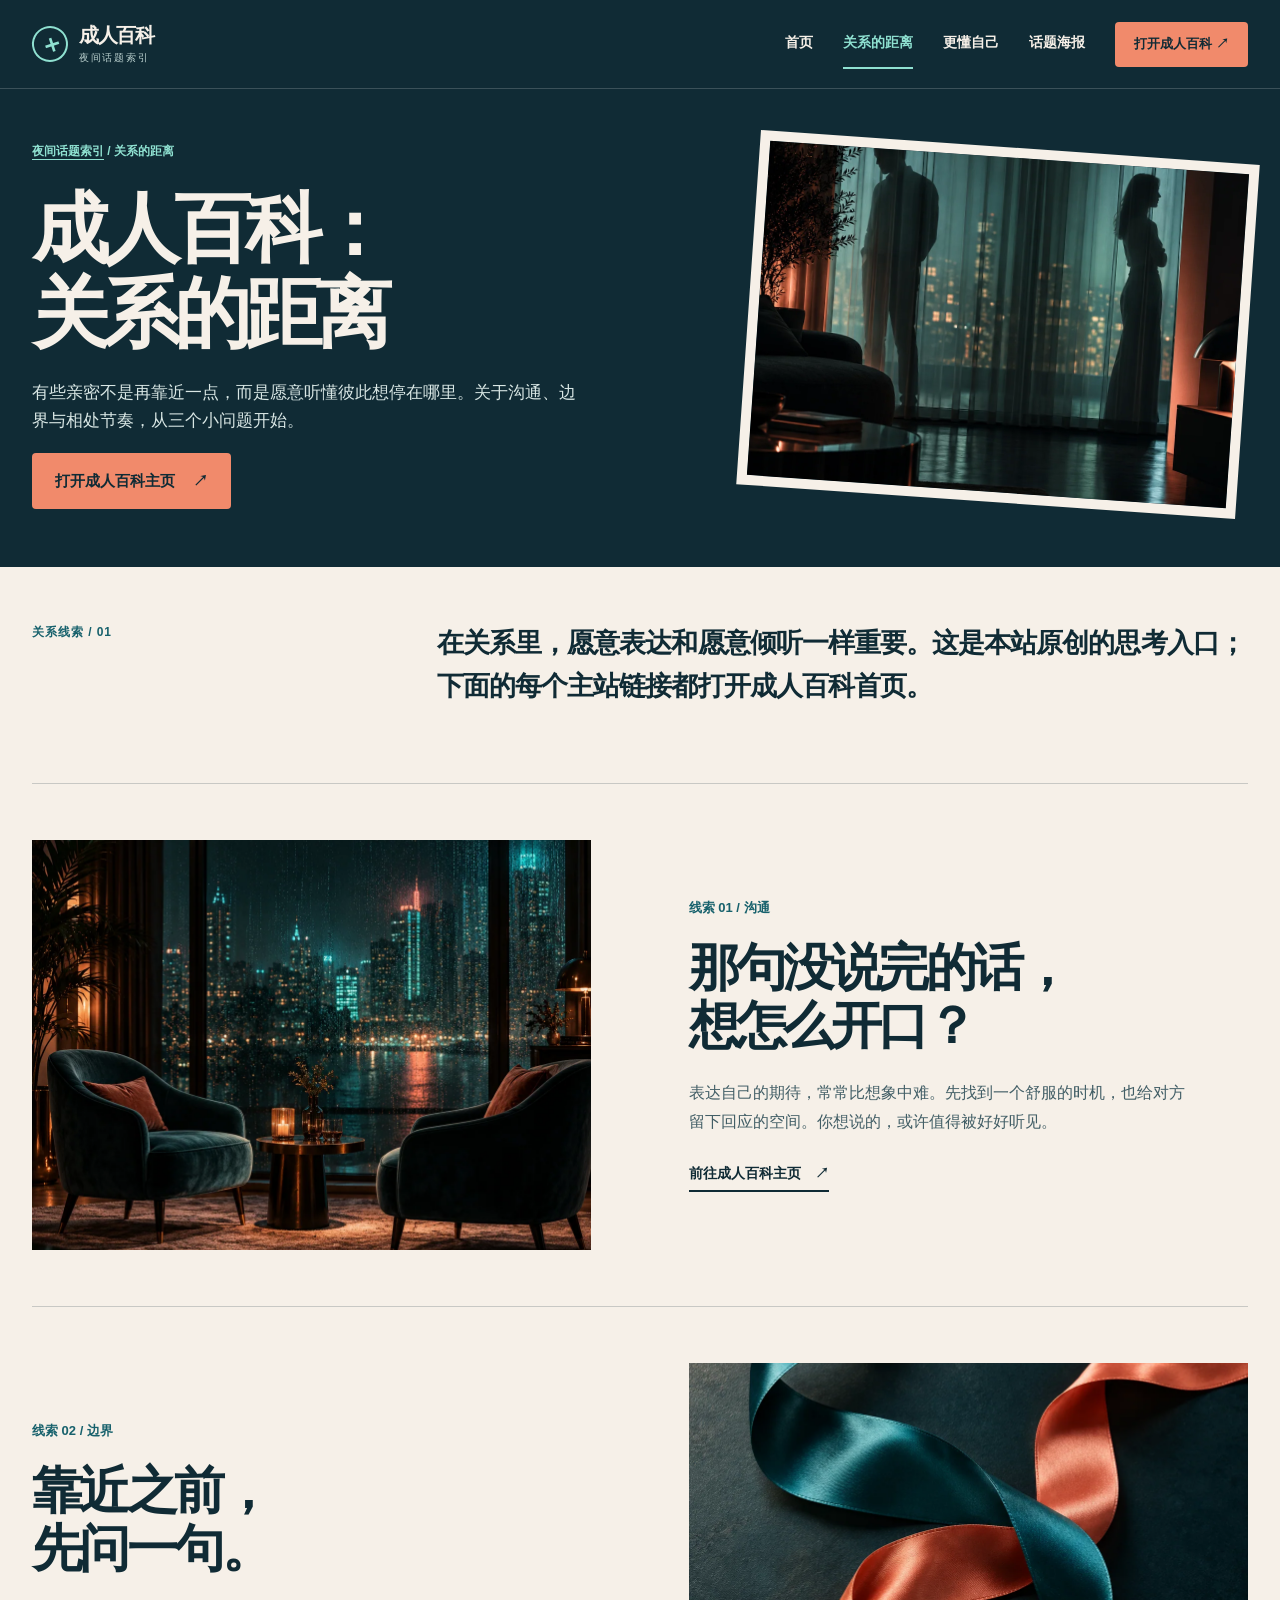
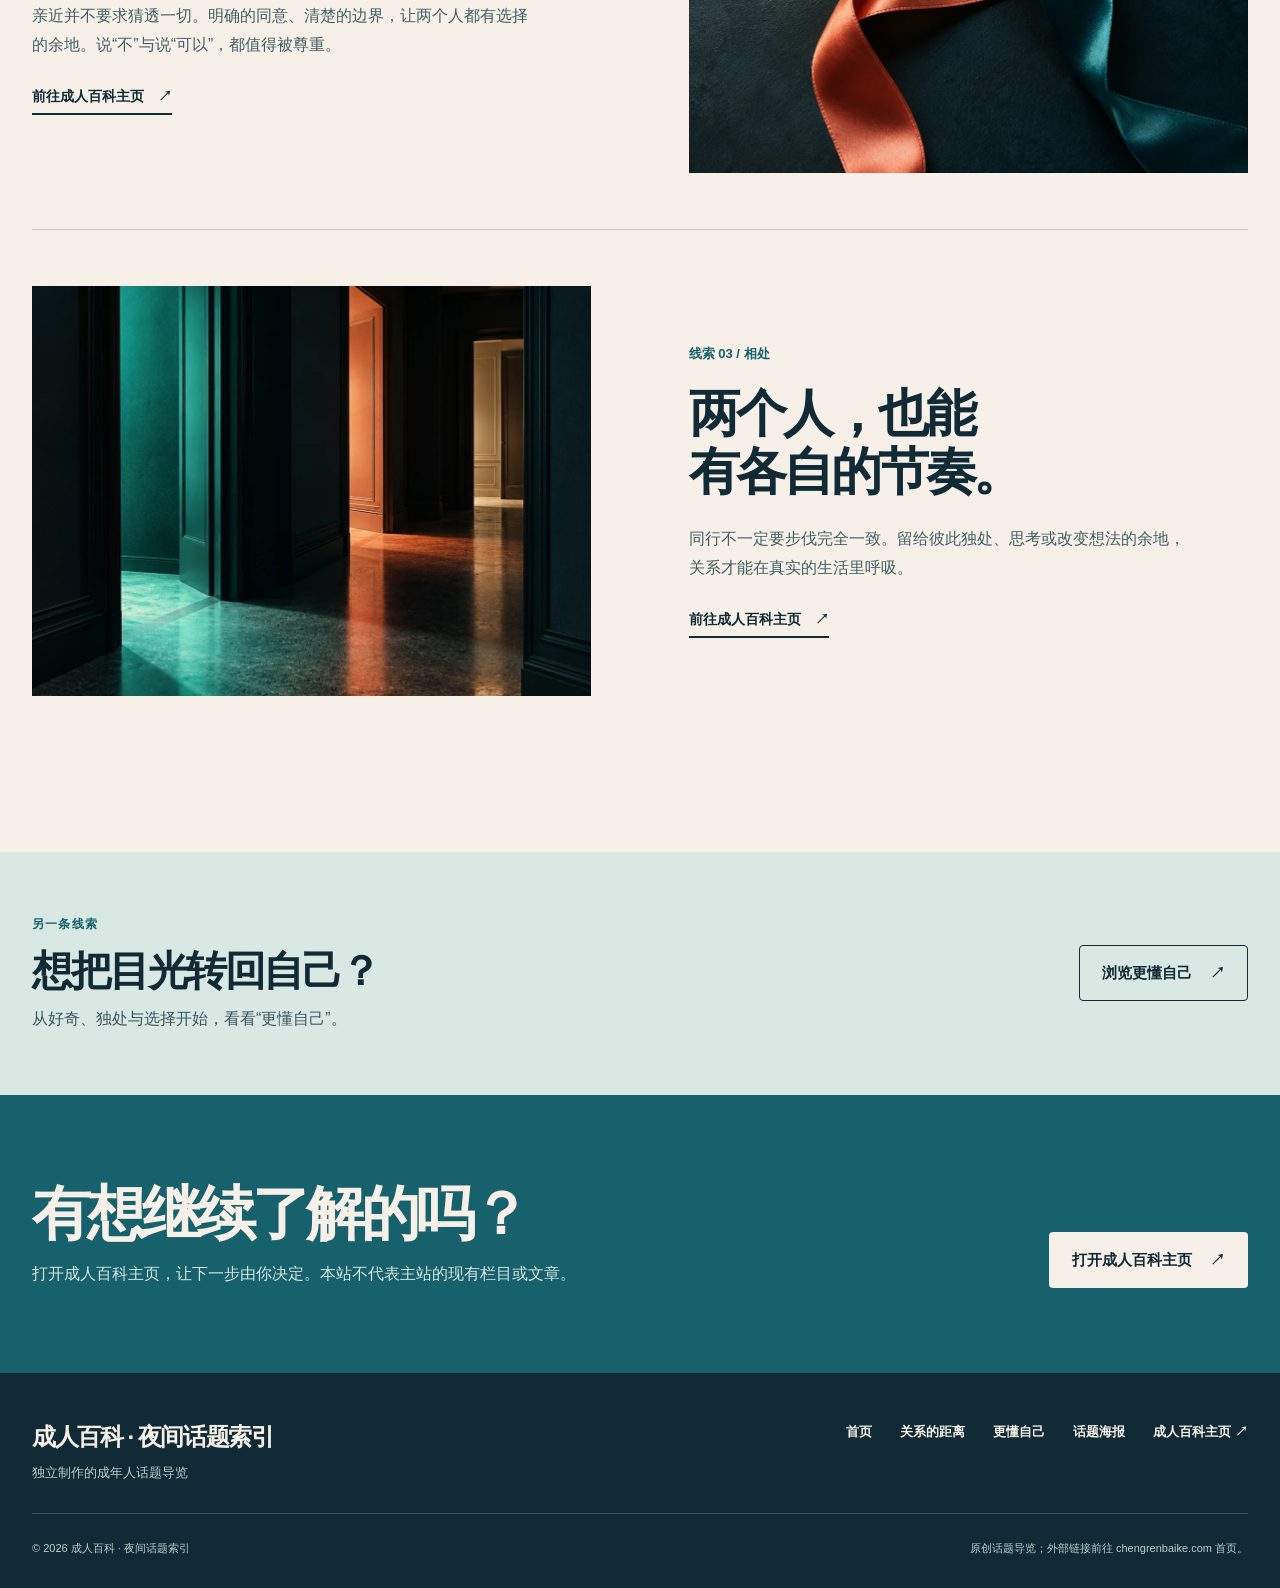
==== relationship.html @ a817560f "Publish night-index static site" ====
<!doctype html>
<html lang="zh-CN">
<head>
  <meta charset="utf-8">
  <meta name="viewport" content="width=device-width, initial-scale=1">
  <meta name="theme-color" content="#102b35">
  <meta name="description" content="成人百科关系话题导览：从亲密沟通、关系边界到彼此的节奏，看原创海报与问题引子，前往成人百科主页继续探索。">
  <meta name="keywords" content="成人百科,成人百科入口,亲密沟通,关系边界,成人关系话题">
  <meta property="og:type" content="website">
  <meta property="og:title" content="成人百科 · 关系的距离｜夜间话题索引">
  <meta property="og:description" content="关于靠近、开口与边界的一条原创阅读线索。">
  <title>成人百科 · 关系的距离｜亲密沟通与边界的夜间话题</title>
  <link rel="icon" type="image/svg+xml" href="assets/favicon.svg">
  <link rel="stylesheet" href="assets/site.css">
</head>
<body>
  <a class="skip-link" href="#main">跳到主要内容</a>
  <header class="site-header"><div class="shell header-inner">
    <a class="brand" href="index.html" aria-label="成人百科夜间话题索引首页"><span class="brand-symbol" aria-hidden="true">＋</span><span>成人百科<small>夜间话题索引</small></span></a>
    <nav class="main-nav" aria-label="主导航"><a href="index.html">首页</a><a aria-current="page" href="relationship.html">关系的距离</a><a href="self.html">更懂自己</a><a href="index.html#poster-index">话题海报</a></nav>
    <a class="header-cta" href="https://chengrenbaike.com/" target="_blank" rel="noopener noreferrer">打开成人百科 ↗</a>
    <details class="mobile-nav"><summary aria-label="打开站点导航">☰</summary><nav aria-label="手机导航"><a href="index.html">首页</a><a aria-current="page" href="relationship.html">关系的距离</a><a href="self.html">更懂自己</a><a href="index.html#poster-index">话题海报</a><a href="https://chengrenbaike.com/" target="_blank" rel="noopener noreferrer">打开成人百科 ↗</a></nav></details>
  </div></header>
  <main id="main">
    <section class="page-hero" aria-labelledby="page-title"><div class="shell page-hero-inner"><div><p class="crumbs"><a href="index.html">夜间话题索引</a> / 关系的距离</p><h1 id="page-title">成人百科：<br>关系的距离</h1><p>有些亲密不是再靠近一点，而是愿意听懂彼此想停在哪里。关于沟通、边界与相处节奏，从三个小问题开始。</p><a class="button button-coral" href="https://chengrenbaike.com/" target="_blank" rel="noopener noreferrer">打开成人百科主页 <span aria-hidden="true">↗</span></a></div><div class="page-hero-img"><img src="assets/posters/p02.webp" alt="两名成年人的剪影隔着半透明帘幕" width="1024" height="1536"></div></div></section>
    <div class="shell intro-line"><strong>关系线索 / 01</strong><p>在关系里，愿意表达和愿意倾听一样重要。这是本站原创的思考入口；下面的每个主站链接都打开成人百科首页。</p></div>
    <section class="shell chapter-list" aria-label="关系话题导览">
      <article class="chapter"><div class="chapter-image"><img src="assets/posters/p01.webp" alt="两把椅子面对面摆放在夜色里" loading="lazy" width="1024" height="1536"></div><div class="chapter-copy"><div class="chapter-number">线索 01 / 沟通</div><h2>那句没说完的话，<br>想怎么开口？</h2><p>表达自己的期待，常常比想象中难。先找到一个舒服的时机，也给对方留下回应的空间。你想说的，或许值得被好好听见。</p><a class="text-link" href="https://chengrenbaike.com/" target="_blank" rel="noopener noreferrer">前往成人百科主页 <span aria-hidden="true">↗</span></a></div></article>
      <article class="chapter"><div class="chapter-image"><img src="assets/posters/p04.webp" alt="两条彩色丝带在深色背景中交织" loading="lazy" width="1024" height="1536"></div><div class="chapter-copy"><div class="chapter-number">线索 02 / 边界</div><h2>靠近之前，<br>先问一句。</h2><p>亲近并不要求猜透一切。明确的同意、清楚的边界，让两个人都有选择的余地。说“不”与说“可以”，都值得被尊重。</p><a class="text-link" href="https://chengrenbaike.com/" target="_blank" rel="noopener noreferrer">前往成人百科主页 <span aria-hidden="true">↗</span></a></div></article>
      <article class="chapter"><div class="chapter-image"><img src="assets/posters/p06.webp" alt="安静的夜间走廊里有几扇透出暖光的门" loading="lazy" width="1024" height="1536"></div><div class="chapter-copy"><div class="chapter-number">线索 03 / 相处</div><h2>两个人，也能<br>有各自的节奏。</h2><p>同行不一定要步伐完全一致。留给彼此独处、思考或改变想法的余地，关系才能在真实的生活里呼吸。</p><a class="text-link" href="https://chengrenbaike.com/" target="_blank" rel="noopener noreferrer">前往成人百科主页 <span aria-hidden="true">↗</span></a></div></article>
    </section>
    <section class="related"><div class="shell related-inner"><div><span class="kicker">另一条线索</span><h2>想把目光转回自己？</h2><p>从好奇、独处与选择开始，看看“更懂自己”。</p></div><a class="button button-outline" href="self.html">浏览更懂自己 <span aria-hidden="true">↗</span></a></div></section>
    <section class="closing" aria-labelledby="closing-title"><div class="shell closing-inner"><div><h2 id="closing-title">有想继续了解的吗？</h2><p>打开成人百科主页，让下一步由你决定。本站不代表主站的现有栏目或文章。</p></div><a class="button button-light" href="https://chengrenbaike.com/" target="_blank" rel="noopener noreferrer">打开成人百科主页 <span aria-hidden="true">↗</span></a></div></section>
  </main>
  <footer class="site-footer"><div class="shell"><div class="footer-top"><div><a class="footer-title" href="index.html">成人百科 · 夜间话题索引</a><p>独立制作的成年人话题导览</p></div><nav class="footer-nav" aria-label="页脚导航"><a href="index.html">首页</a><a href="relationship.html">关系的距离</a><a href="self.html">更懂自己</a><a href="index.html#poster-index">话题海报</a><a href="https://chengrenbaike.com/" target="_blank" rel="noopener noreferrer">成人百科主页 ↗</a></nav></div><div class="footer-bottom"><span>© 2026 成人百科 · 夜间话题索引</span><span>原创话题导览；外部链接前往 chengrenbaike.com 首页。</span></div></div></footer>
  <div class="mobile-cta"><span>下一页，继续好奇。</span><a href="https://chengrenbaike.com/" target="_blank" rel="noopener noreferrer">打开成人百科 ↗</a></div>
</body>
</html>
---- assets/site.css ----
:root{--ink:#102b35;--bay:#17616c;--mint:#8fe1d1;--coral:#f18a6b;--paper:#f6f0e8;--mist:#b9cfcd;--line:rgba(16,43,53,.2);--max:1240px}
*{box-sizing:border-box}
html{scroll-behavior:smooth}
body{margin:0;background:var(--paper);color:var(--ink);font-family:"PingFang SC","Microsoft YaHei","Noto Sans CJK SC",sans-serif;font-size:16px;line-height:1.68}
img{max-width:100%;display:block}
a{color:inherit;text-decoration:none}
button,summary{font:inherit}
a:focus-visible,summary:focus-visible{outline:3px solid var(--coral);outline-offset:4px}
::selection{background:var(--mint);color:var(--ink)}
.skip-link{position:absolute;top:-100px;left:10px;z-index:30;padding:8px 14px;background:var(--paper);color:var(--ink)}
.skip-link:focus{top:10px}
.shell{width:min(calc(100% - 64px),var(--max));margin-inline:auto}
.site-header{position:relative;z-index:20;background:var(--ink);color:var(--paper);border-bottom:1px solid rgba(255,255,255,.18)}
.header-inner{display:flex;align-items:center;min-height:88px;gap:30px}
.brand{display:inline-flex;align-items:center;gap:11px;min-width:max-content;font-weight:800;font-size:20px;line-height:1.15;letter-spacing:-.07em}
.brand-symbol{display:grid;place-items:center;width:36px;height:36px;border:2px solid var(--mint);border-radius:50%;color:var(--mint);font-size:25px;line-height:1;transform:rotate(-18deg)}
.brand small{display:block;color:var(--mist);font-size:10px;font-weight:500;letter-spacing:.17em;margin-top:5px}
.main-nav{display:flex;align-items:center;gap:30px;margin-left:auto;font-size:14px;font-weight:700}
.main-nav a{padding:12px 0;border-bottom:2px solid transparent;white-space:nowrap}
.main-nav a:hover,.main-nav a[aria-current="page"]{color:var(--mint);border-color:var(--mint)}
.header-cta{display:inline-flex;align-items:center;justify-content:center;padding:10px 19px;background:var(--coral);color:var(--ink);border-radius:4px;font-size:13px;font-weight:900;white-space:nowrap;min-height:45px}
.header-cta:hover,.button-coral:hover{background:#ffc0a8}
.mobile-nav{display:none}
.hero{background:var(--ink);color:var(--paper);overflow:hidden}
.hero-grid{display:grid;grid-template-columns:1.08fr .92fr;gap:30px;min-height:640px;align-items:center;padding-top:58px;padding-bottom:74px}
.hero-copy{position:relative;z-index:2;padding-bottom:20px}
.hero-line{display:flex;align-items:center;gap:18px;color:var(--mint);font-size:13px;font-weight:700;letter-spacing:.06em;margin:0 0 26px}
.hero-line:before{content:"";width:45px;height:2px;background:var(--mint)}
h1,h2,h3,p{margin-top:0}
.hero h1{font-size:clamp(3.9rem,7vw,7rem);line-height:1.08;letter-spacing:-.095em;font-weight:900;margin:0 0 30px;max-width:8.7em}
.hero h1 .line{display:block;white-space:nowrap}
.hero h1 .line-outline{color:transparent;-webkit-text-stroke:1.5px var(--mint);text-stroke:1.5px var(--mint)}
.hero-lede{max-width:560px;font-size:18px;line-height:1.75;color:#d9e6e3;margin-bottom:30px}
.hero-actions{display:flex;gap:18px;align-items:center;flex-wrap:wrap}
.button{display:inline-flex;align-items:center;justify-content:center;gap:18px;padding:15px 22px;border:1px solid transparent;min-height:56px;border-radius:4px;font-weight:900;font-size:15px;line-height:1.2;transition:background-color .2s ease,color .2s ease,border-color .2s ease}
.button-coral{background:var(--coral);color:var(--ink)}
.button-light{background:var(--paper);color:var(--ink)}
.button-light:hover{background:var(--mint)}
.button-outline{border-color:currentColor;background:transparent}
.button-outline:hover{background:var(--paper);color:var(--ink)}
.hero-note{font-size:12px;color:var(--mist);margin:21px 0 0}
.hero-pile{position:relative;height:560px;min-width:0}
.hero-pile:before{content:"";position:absolute;inset:15% 5% 11% 1%;border:1px solid rgba(143,225,209,.55);border-radius:50%;transform:rotate(-17deg)}
.hero-pile:after{content:"INDEX / 18+";position:absolute;right:-12px;top:4%;color:var(--mint);font-size:11px;letter-spacing:.36em;writing-mode:vertical-rl}
.hero-photo{position:absolute;overflow:hidden;background:var(--bay);border:8px solid var(--ink);box-shadow:0 16px 30px rgba(0,0,0,.2)}
.hero-photo img{height:100%;width:100%;object-fit:cover}
.hero-photo-a{width:44%;height:64%;left:4%;top:25%;transform:rotate(-7deg)}
.hero-photo-b{width:44%;height:74%;left:32%;top:3%;transform:rotate(7deg)}
.hero-photo-c{width:40%;height:56%;right:1%;bottom:0;transform:rotate(12deg)}
.hero-photo span{position:absolute;left:12px;bottom:12px;display:block;background:var(--paper);color:var(--ink);padding:4px 8px;font-size:12px;font-weight:800;line-height:1.3}
.index-bar{background:var(--mint);color:var(--ink)}
.index-bar-inner{display:grid;grid-template-columns:1fr repeat(3,1.2fr);min-height:112px}
.index-bar strong{display:flex;align-items:center;font-size:18px;line-height:1.35;padding:20px 15px 20px 0}
.index-bar a{display:flex;align-items:center;justify-content:space-between;gap:10px;padding:18px 24px;border-left:1px solid rgba(16,43,53,.25);font-size:14px;font-weight:800}
.index-bar a:hover{background:rgba(255,255,255,.3)}
.index-bar a span{font-size:22px;line-height:1}
.section{padding:98px 0}
.section-head{display:grid;grid-template-columns:1fr auto;gap:24px;align-items:end;margin-bottom:40px}
.kicker{display:block;color:var(--bay);font-size:12px;font-weight:900;letter-spacing:.1em;margin-bottom:13px}
.section-head h2,.route-intro h2,.closing h2{font-size:clamp(2.1rem,4.6vw,4.5rem);line-height:1.17;letter-spacing:-.07em;font-weight:900;margin-bottom:0}
.section-head p{max-width:440px;font-size:15px;margin:0 0 3px;color:#486069}
.route-grid{display:grid;grid-template-columns:1fr 1fr;gap:18px}
.route{position:relative;display:flex;min-height:370px;flex-direction:column;justify-content:space-between;padding:32px;overflow:hidden;background:var(--bay);color:var(--paper)}
.route:nth-child(2){background:#a8d4c9;color:var(--ink)}
.route:before{content:"";position:absolute;width:360px;height:360px;border:1px solid currentColor;border-radius:50%;opacity:.4;right:-130px;top:-130px}
.route:after{content:"";position:absolute;width:260px;height:260px;border:1px solid currentColor;border-radius:50%;opacity:.4;right:-85px;top:-80px}
.route>*{position:relative;z-index:1}
.route .route-top{display:flex;justify-content:space-between;gap:12px;align-items:center;font-size:12px;font-weight:800;letter-spacing:.04em}
.route h3{font-size:clamp(2.6rem,4vw,4.4rem);line-height:1.08;letter-spacing:-.08em;margin:0 0 14px}
.route p{max-width:390px;margin:0 0 20px;line-height:1.75}
.route-link{display:inline-flex;align-items:center;gap:20px;padding-bottom:5px;border-bottom:2px solid currentColor;font-weight:900;width:max-content}
.route:hover .route-link{gap:28px}
.poster-section{background:#e9e8df}
.poster-section .section-head{align-items:end}
.poster-grid{display:grid;grid-template-columns:repeat(12,minmax(0,1fr));gap:18px}
.poster{position:relative;grid-column:span 3;display:flex;flex-direction:column;min-width:0;min-height:430px;background:#244f59;color:var(--paper);overflow:hidden}
.poster.wide{grid-column:span 6}
.poster.tall{min-height:530px}
.poster img{position:absolute;inset:0;width:100%;height:100%;object-fit:cover;transition:transform .35s ease}
.poster:after{content:"";position:absolute;inset:0;background:linear-gradient(180deg,rgba(6,26,32,.04),rgba(6,26,32,.04) 30%,rgba(6,26,32,.88) 100%)}
.poster:hover img{transform:scale(1.035)}
.poster-top,.poster-bottom{position:relative;z-index:1}
.poster-top{display:flex;justify-content:space-between;gap:8px;padding:17px;font-size:12px;font-weight:800}
.poster-index{display:inline-grid;place-items:center;width:33px;height:33px;background:var(--paper);color:var(--ink);border-radius:50%;font-size:11px}
.poster-bottom{margin-top:auto;padding:35px 22px 23px}
.poster-bottom strong{display:block;font-size:clamp(1.55rem,2.2vw,2.25rem);line-height:1.23;letter-spacing:-.06em;margin-bottom:8px}
.poster-bottom small{display:block;font-size:13px;line-height:1.6;color:#e7eeee}
.poster-bottom em{display:block;margin-top:15px;font-style:normal;font-size:12px;font-weight:900;color:var(--mint)}
.poster-type{justify-content:space-between;color:var(--ink)}
.poster-type:after{display:none}
.poster-type .poster-bottom small{color:inherit}
.poster-type .poster-bottom em{color:inherit}
.poster-type .poster-top{font-size:12px}
.poster-type .poster-bottom strong{font-size:clamp(2.2rem,3.4vw,3.8rem);line-height:1.12}
.poster-type.coral{background:var(--coral)}
.poster-type.mint{background:var(--mint)}
.poster-type.ink{background:var(--ink);color:var(--paper)}
.poster-type.ink .poster-bottom small{color:#d6e4e1}
.poster-type.ink .poster-bottom em{color:var(--mint)}
.poster-type.paper{background:#d1d8d4}
.poster-type .type-art{position:absolute;right:-35px;top:18%;font-size:10rem;font-weight:900;line-height:1;letter-spacing:-.1em;opacity:.13;transform:rotate(-18deg);pointer-events:none}
.poster-disclosure{font-size:12px;color:#53676c;margin:18px 0 0}
.note-section{background:var(--paper)}
.note-grid{display:grid;grid-template-columns:.75fr 1.25fr;gap:9%;align-items:start}
.note-grid h2{font-size:clamp(2.2rem,4.5vw,4rem);line-height:1.18;letter-spacing:-.075em;margin:0}
.note-copy{border-top:2px solid var(--ink);padding-top:28px;columns:2;column-gap:40px;color:#395761}
.note-copy p{break-inside:avoid;margin-bottom:17px}
.closing{background:var(--bay);color:var(--paper);padding:85px 0}
.closing-inner{display:flex;justify-content:space-between;gap:35px;align-items:end}
.closing h2{max-width:720px;margin:0 0 12px}
.closing p{color:#d5e8e4;max-width:550px;margin:0}
.closing .button{flex:none}
.site-footer{background:var(--ink);color:var(--paper);padding:48px 0 30px}
.footer-top{display:flex;justify-content:space-between;gap:35px;align-items:start;padding-bottom:30px;border-bottom:1px solid rgba(255,255,255,.2)}
.footer-title{font-size:24px;font-weight:900;letter-spacing:-.06em;line-height:1.3}
.footer-top p{color:var(--mist);font-size:13px;margin:8px 0 0}
.footer-nav{display:flex;flex-wrap:wrap;gap:12px 28px;font-size:13px;font-weight:700}
.footer-nav a:hover{color:var(--mint)}
.footer-bottom{display:flex;justify-content:space-between;gap:20px;padding-top:25px;color:var(--mist);font-size:11px}
.mobile-cta{display:none}
/* Inner pages retain the index identity but use roomier reading sections. */
.page-hero{background:var(--ink);color:var(--paper);overflow:hidden}
.page-hero-inner{display:grid;grid-template-columns:1fr .75fr;gap:50px;min-height:470px;align-items:center;padding-top:52px;padding-bottom:58px}
.crumbs{font-size:12px;color:var(--mint);font-weight:800;margin:0 0 25px}
.crumbs a{text-decoration:underline;text-underline-offset:4px}
.page-hero h1{font-size:clamp(3.4rem,6vw,6.3rem);line-height:1.11;letter-spacing:-.08em;max-width:8em;margin-bottom:22px}
.page-hero p:not(.crumbs){color:#d9e7e5;max-width:560px;font-size:17px}
.page-hero-img{height:355px;overflow:hidden;transform:rotate(4deg);border:10px solid var(--paper)}
.page-hero-img img{width:100%;height:100%;object-fit:cover}
.intro-line{display:grid;grid-template-columns:.45fr 1fr;gap:40px;padding-top:55px;padding-bottom:55px;align-items:start}
.intro-line strong{font-size:12px;letter-spacing:.08em;color:var(--bay)}
.intro-line p{font-size:clamp(1.3rem,2.1vw,2rem);font-weight:700;letter-spacing:-.035em;line-height:1.6;margin:0}
.chapter-list{padding:20px 0 100px}
.chapter{display:grid;grid-template-columns:1fr 1fr;gap:8%;align-items:center;padding:56px 0;border-top:1px solid var(--line)}
.chapter:nth-child(even) .chapter-image{order:2}
.chapter-image{height:410px;overflow:hidden;background:var(--bay)}
.chapter-image img{width:100%;height:100%;object-fit:cover}
.chapter-number{color:var(--bay);font-size:13px;font-weight:900;margin-bottom:20px}
.chapter-copy h2{font-size:clamp(2rem,4vw,3.9rem);line-height:1.14;letter-spacing:-.07em;margin-bottom:22px}
.chapter-copy p{max-width:510px;color:#425e66;line-height:1.85;margin-bottom:23px}
.text-link{display:inline-flex;gap:14px;align-items:center;font-size:14px;font-weight:900;border-bottom:2px solid currentColor;padding-bottom:5px}
.text-link:hover{gap:22px}
.related{background:#d8e8e2;padding:62px 0}
.related-inner{display:flex;justify-content:space-between;align-items:center;gap:35px}
.related h2{font-size:clamp(1.8rem,3.2vw,3rem);line-height:1.2;letter-spacing:-.06em;margin:0}
.related p{margin:10px 0 0;color:#395761}
@media(max-width:1080px){.main-nav{gap:16px}.header-inner{gap:18px}.poster{grid-column:span 4}.poster.wide{grid-column:span 8}.poster-grid .poster:nth-last-child(2){grid-column:span 4}.hero h1{font-size:clamp(3.6rem,6.4vw,5.5rem)}.index-bar-inner{grid-template-columns:1fr repeat(3,1fr)}}
@media(max-width:820px){.shell{width:min(calc(100% - 42px),var(--max))}.header-inner{min-height:72px}.main-nav,.header-cta{display:none}.mobile-nav{display:block;margin-left:auto;position:relative}.mobile-nav summary{list-style:none;display:grid;place-items:center;width:42px;height:42px;border:1px solid rgba(255,255,255,.45);border-radius:4px;cursor:pointer;font-size:23px;line-height:1}.mobile-nav summary::-webkit-details-marker{display:none}.mobile-nav nav{position:absolute;right:0;top:50px;display:flex;flex-direction:column;min-width:215px;padding:12px;background:var(--ink);border:1px solid rgba(255,255,255,.25);box-shadow:0 15px 25px rgba(0,0,0,.25)}.mobile-nav nav a{padding:12px 14px;font-size:14px}.mobile-nav nav a:hover{background:var(--bay)}.hero-grid{grid-template-columns:1fr;gap:5px;padding-top:72px;padding-bottom:65px}.hero-copy{padding-bottom:0}.hero h1{font-size:clamp(3.4rem,9vw,5.6rem)}.hero-pile{height:390px;max-width:600px;width:100%;margin:auto}.hero-photo-a{height:78%;left:10%;top:15%}.hero-photo-b{height:90%;left:34%;top:0}.hero-photo-c{height:72%;right:6%}.index-bar-inner{grid-template-columns:repeat(3,1fr)}.index-bar strong{display:none}.index-bar a:first-of-type{border-left:0}.route{min-height:340px;padding:25px}.note-grid{grid-template-columns:1fr;gap:30px}.page-hero-inner{grid-template-columns:1fr .65fr;gap:25px}.page-hero-img{height:310px}}
@media(max-width:600px){body{padding-bottom:61px}.shell{width:min(calc(100% - 34px),var(--max))}.brand{font-size:18px}.brand-symbol{width:32px;height:32px;font-size:21px}.hero-grid{padding-top:55px;padding-bottom:32px}.hero-line{margin-bottom:17px}.hero h1{font-size:clamp(3.05rem,12.3vw,4.6rem);margin-bottom:20px}.hero-lede{font-size:15px;line-height:1.75}.hero-actions{gap:13px}.hero-actions .button{width:100%}.hero-pile{height:290px;margin-top:18px}.hero-photo{border-width:5px}.hero-photo span{font-size:9px}.index-bar-inner{display:flex;overflow-x:auto;scroll-snap-type:x mandatory}.index-bar a{flex:0 0 49%;scroll-snap-align:start;padding:19px 15px;min-height:80px}.index-bar a:first-of-type{border-left:0}.section{padding:70px 0}.section-head{grid-template-columns:1fr;gap:14px;margin-bottom:26px}.section-head h2,.route-intro h2,.closing h2{font-size:clamp(2rem,9vw,3.4rem)}.route-grid{grid-template-columns:1fr}.route{min-height:285px}.route h3{font-size:2.75rem}.poster-grid{grid-template-columns:repeat(2,minmax(0,1fr));gap:9px}.poster,.poster.wide,.poster-grid .poster:nth-last-child(2){grid-column:span 1;min-height:290px}.poster.tall{min-height:340px}.poster-top{padding:11px}.poster-index{width:27px;height:27px}.poster-bottom{padding:25px 13px 15px}.poster-bottom strong{font-size:1.28rem}.poster-bottom small{font-size:11px}.poster-bottom em{font-size:10px}.poster-type .poster-bottom strong{font-size:clamp(1.55rem,6vw,2.5rem)}.poster-type .type-art{font-size:7rem;right:-25px}.note-copy{columns:1}.closing{padding:65px 0}.closing-inner{display:block}.closing .button{margin-top:25px;width:100%}.footer-top,.footer-bottom{display:block}.footer-nav{margin-top:25px}.footer-bottom span{display:block;margin-bottom:10px}.mobile-cta{position:fixed;z-index:19;bottom:0;left:0;right:0;display:flex;justify-content:space-between;align-items:center;gap:12px;padding:9px 17px;background:var(--paper);border-top:1px solid var(--ink);box-shadow:0 -5px 20px rgba(0,0,0,.12);color:var(--ink)}.mobile-cta span{font-size:12px;font-weight:800;line-height:1.3}.mobile-cta a{background:var(--coral);padding:8px 14px;border-radius:3px;font-size:13px;font-weight:900;white-space:nowrap}.page-hero-inner{display:block;padding-top:38px;padding-bottom:33px}.page-hero h1{font-size:clamp(3rem,10.4vw,4.4rem)}.page-hero p:not(.crumbs){font-size:15px}.page-hero-img{margin:33px auto 0;height:240px;width:83%;transform:rotate(3deg);border-width:6px}.intro-line{display:block;padding-top:43px;padding-bottom:42px}.intro-line p{margin-top:15px;font-size:1.3rem}.chapter-list{padding-bottom:60px}.chapter{grid-template-columns:1fr;gap:25px;padding:38px 0}.chapter:nth-child(even) .chapter-image{order:0}.chapter-image{height:280px}.chapter-copy h2{font-size:2.1rem}.related-inner{display:block}.related .button{width:100%;margin-top:23px}}
@media(prefers-reduced-motion:reduce){html{scroll-behavior:auto}*,*:before,*:after{transition-duration:.01ms!important;animation-duration:.01ms!important}}
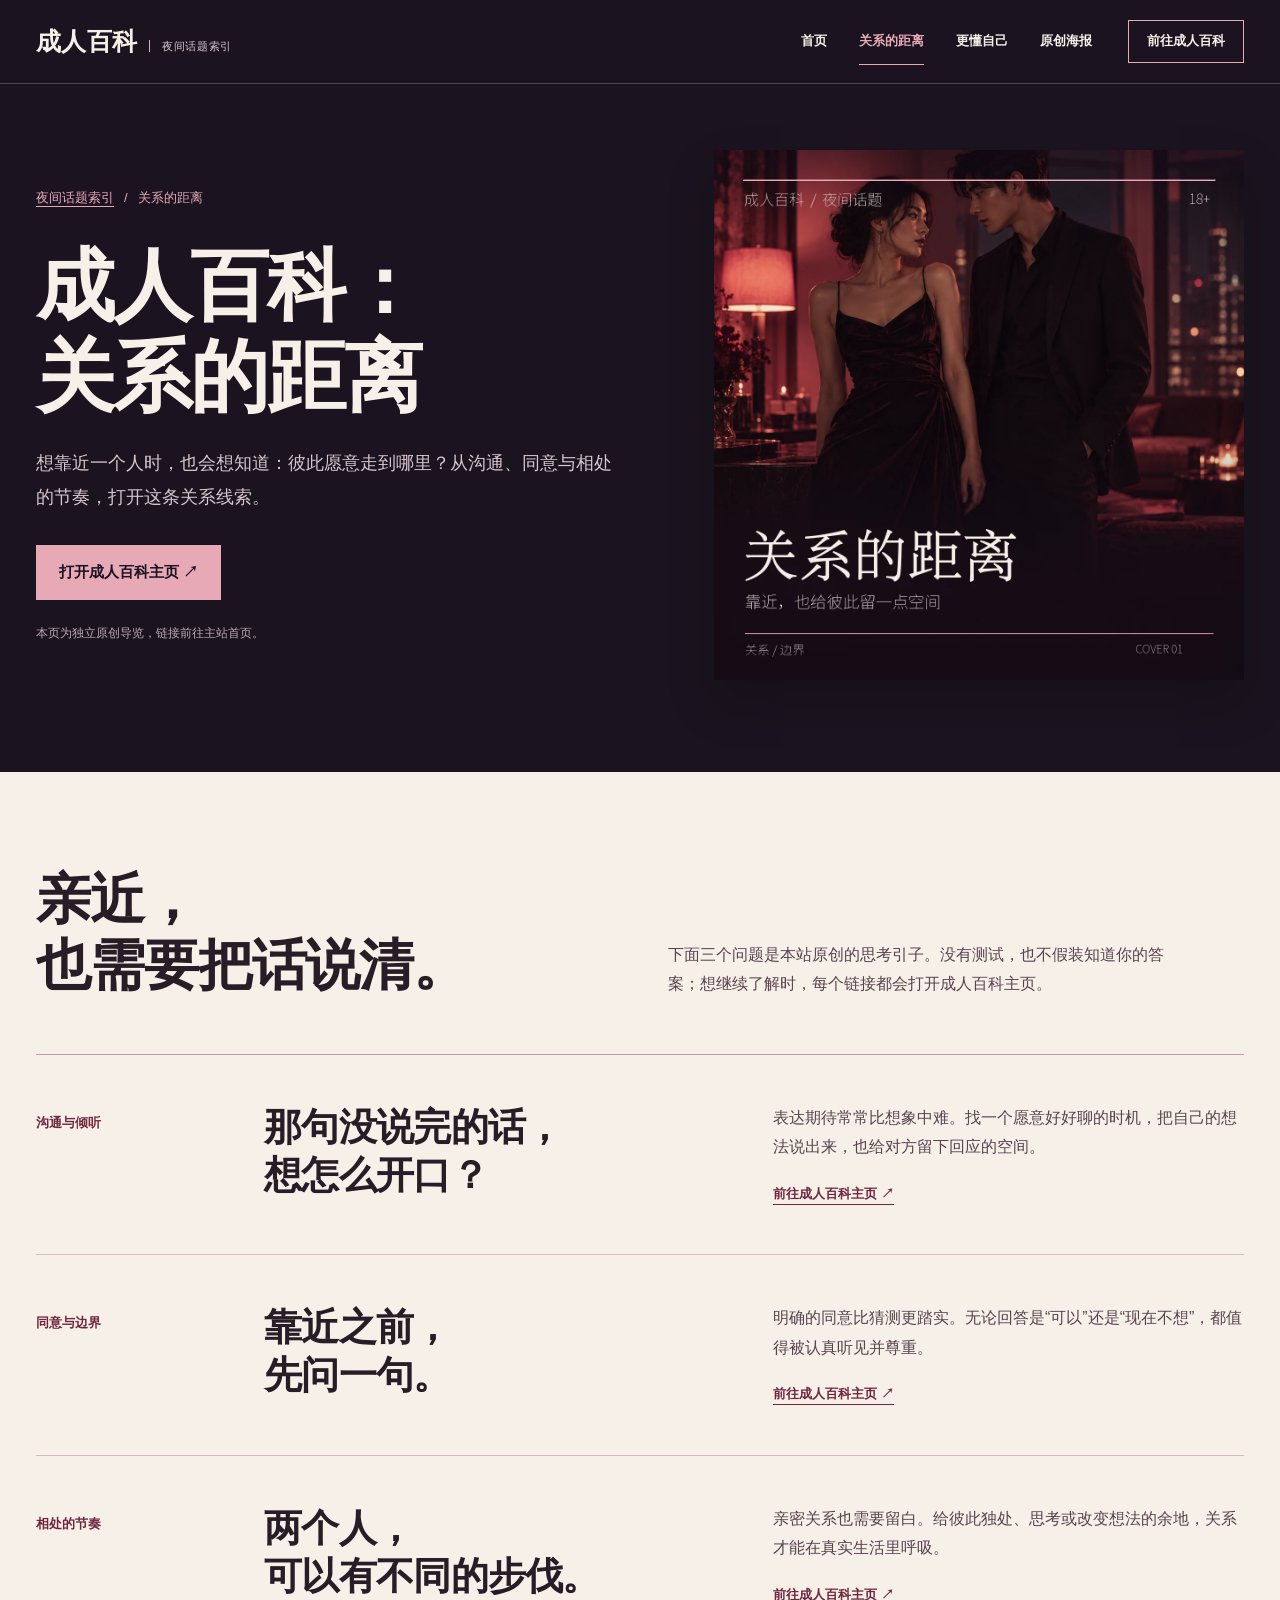
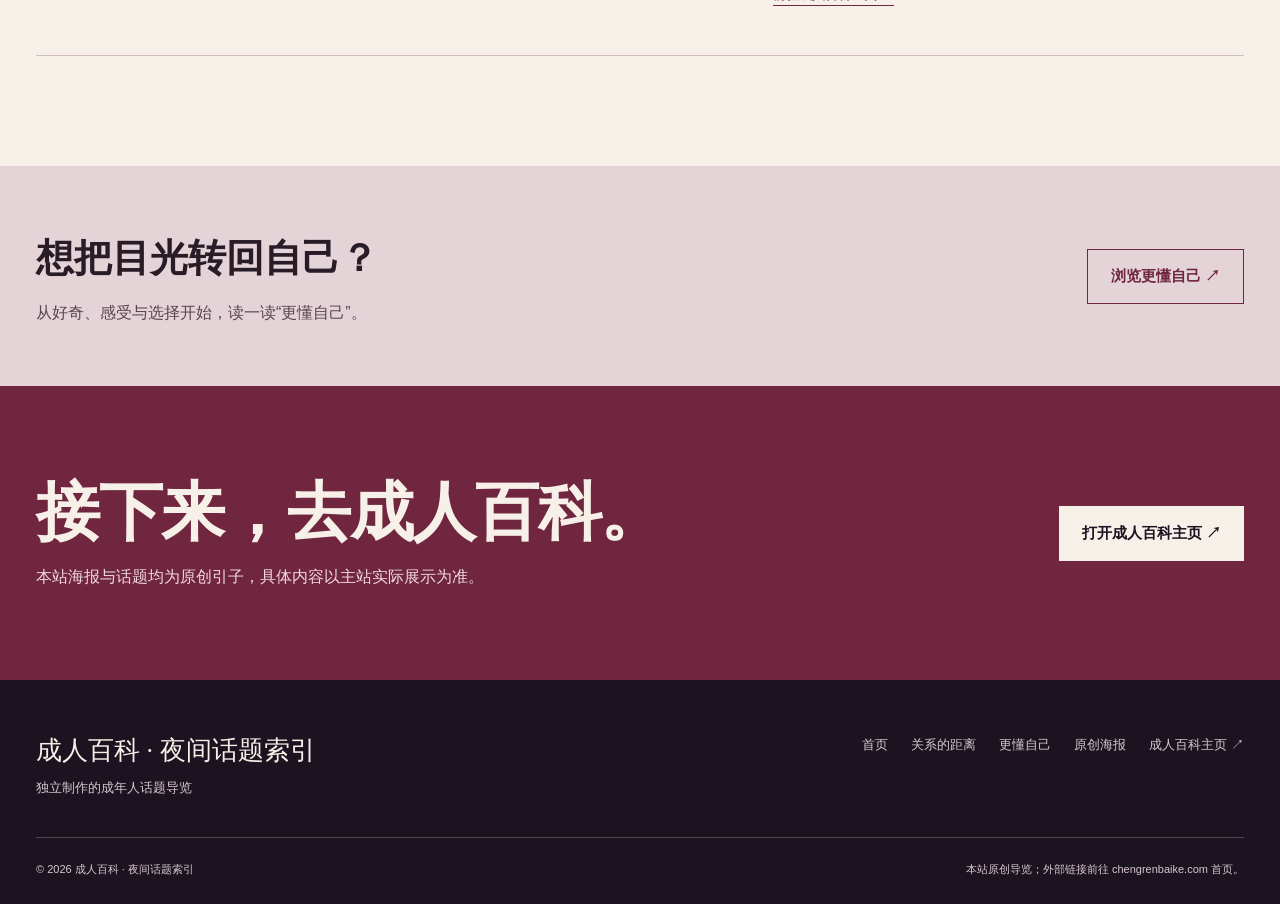
==== commit 26edb5ff: "Publish redesigned editorial posters and layout" ====
--- a/relationship.html
+++ b/relationship.html
@@ -3,37 +3,34 @@
 <head>
   <meta charset="utf-8">
   <meta name="viewport" content="width=device-width, initial-scale=1">
-  <meta name="theme-color" content="#102b35">
-  <meta name="description" content="成人百科关系话题导览：从亲密沟通、关系边界到彼此的节奏，看原创海报与问题引子，前往成人百科主页继续探索。">
-  <meta name="keywords" content="成人百科,成人百科入口,亲密沟通,关系边界,成人关系话题">
+  <meta name="theme-color" content="#1b1420">
+  <meta name="description" content="成人百科关系话题导览：从沟通、同意与相处节奏出发，浏览原创海报《关系的距离》，然后前往成人百科主页。">
+  <meta name="keywords" content="成人百科,成人百科入口,亲密关系,关系边界,沟通,同意">
   <meta property="og:type" content="website">
   <meta property="og:title" content="成人百科 · 关系的距离｜夜间话题索引">
-  <meta property="og:description" content="关于靠近、开口与边界的一条原创阅读线索。">
-  <title>成人百科 · 关系的距离｜亲密沟通与边界的夜间话题</title>
+  <meta property="og:description" content="想靠近时，也听见彼此的边界。原创海报和关系话题导览。">
+  <title>成人百科 · 关系的距离｜沟通、同意与亲密边界</title>
   <link rel="icon" type="image/svg+xml" href="assets/favicon.svg">
   <link rel="stylesheet" href="assets/site.css">
 </head>
 <body>
   <a class="skip-link" href="#main">跳到主要内容</a>
   <header class="site-header"><div class="shell header-inner">
-    <a class="brand" href="index.html" aria-label="成人百科夜间话题索引首页"><span class="brand-symbol" aria-hidden="true">＋</span><span>成人百科<small>夜间话题索引</small></span></a>
-    <nav class="main-nav" aria-label="主导航"><a href="index.html">首页</a><a aria-current="page" href="relationship.html">关系的距离</a><a href="self.html">更懂自己</a><a href="index.html#poster-index">话题海报</a></nav>
-    <a class="header-cta" href="https://chengrenbaike.com/" target="_blank" rel="noopener noreferrer">打开成人百科 ↗</a>
-    <details class="mobile-nav"><summary aria-label="打开站点导航">☰</summary><nav aria-label="手机导航"><a href="index.html">首页</a><a aria-current="page" href="relationship.html">关系的距离</a><a href="self.html">更懂自己</a><a href="index.html#poster-index">话题海报</a><a href="https://chengrenbaike.com/" target="_blank" rel="noopener noreferrer">打开成人百科 ↗</a></nav></details>
+    <a class="brand" href="index.html" aria-label="成人百科夜间话题索引首页"><strong>成人百科</strong><span>夜间话题索引</span></a>
+    <nav class="main-nav" aria-label="主导航"><a href="index.html">首页</a><a aria-current="page" href="relationship.html">关系的距离</a><a href="self.html">更懂自己</a><a href="index.html#posters">原创海报</a></nav>
+    <a class="header-link" href="https://chengrenbaike.com/" target="_blank" rel="noopener noreferrer">前往成人百科</a>
+    <details class="mobile-nav"><summary aria-label="打开站点导航"><svg viewBox="0 0 24 24" fill="none" aria-hidden="true"><path d="M3 7h18M3 12h18M3 17h18"/></svg></summary><nav aria-label="手机导航"><a href="index.html">首页</a><a aria-current="page" href="relationship.html">关系的距离</a><a href="self.html">更懂自己</a><a href="index.html#posters">原创海报</a><a href="https://chengrenbaike.com/" target="_blank" rel="noopener noreferrer">前往成人百科</a></nav></details>
   </div></header>
   <main id="main">
-    <section class="page-hero" aria-labelledby="page-title"><div class="shell page-hero-inner"><div><p class="crumbs"><a href="index.html">夜间话题索引</a> / 关系的距离</p><h1 id="page-title">成人百科：<br>关系的距离</h1><p>有些亲密不是再靠近一点，而是愿意听懂彼此想停在哪里。关于沟通、边界与相处节奏，从三个小问题开始。</p><a class="button button-coral" href="https://chengrenbaike.com/" target="_blank" rel="noopener noreferrer">打开成人百科主页 <span aria-hidden="true">↗</span></a></div><div class="page-hero-img"><img src="assets/posters/p02.webp" alt="两名成年人的剪影隔着半透明帘幕" width="1024" height="1536"></div></div></section>
-    <div class="shell intro-line"><strong>关系线索 / 01</strong><p>在关系里，愿意表达和愿意倾听一样重要。这是本站原创的思考入口；下面的每个主站链接都打开成人百科首页。</p></div>
-    <section class="shell chapter-list" aria-label="关系话题导览">
-      <article class="chapter"><div class="chapter-image"><img src="assets/posters/p01.webp" alt="两把椅子面对面摆放在夜色里" loading="lazy" width="1024" height="1536"></div><div class="chapter-copy"><div class="chapter-number">线索 01 / 沟通</div><h2>那句没说完的话，<br>想怎么开口？</h2><p>表达自己的期待，常常比想象中难。先找到一个舒服的时机，也给对方留下回应的空间。你想说的，或许值得被好好听见。</p><a class="text-link" href="https://chengrenbaike.com/" target="_blank" rel="noopener noreferrer">前往成人百科主页 <span aria-hidden="true">↗</span></a></div></article>
-      <article class="chapter"><div class="chapter-image"><img src="assets/posters/p04.webp" alt="两条彩色丝带在深色背景中交织" loading="lazy" width="1024" height="1536"></div><div class="chapter-copy"><div class="chapter-number">线索 02 / 边界</div><h2>靠近之前，<br>先问一句。</h2><p>亲近并不要求猜透一切。明确的同意、清楚的边界，让两个人都有选择的余地。说“不”与说“可以”，都值得被尊重。</p><a class="text-link" href="https://chengrenbaike.com/" target="_blank" rel="noopener noreferrer">前往成人百科主页 <span aria-hidden="true">↗</span></a></div></article>
-      <article class="chapter"><div class="chapter-image"><img src="assets/posters/p06.webp" alt="安静的夜间走廊里有几扇透出暖光的门" loading="lazy" width="1024" height="1536"></div><div class="chapter-copy"><div class="chapter-number">线索 03 / 相处</div><h2>两个人，也能<br>有各自的节奏。</h2><p>同行不一定要步伐完全一致。留给彼此独处、思考或改变想法的余地，关系才能在真实的生活里呼吸。</p><a class="text-link" href="https://chengrenbaike.com/" target="_blank" rel="noopener noreferrer">前往成人百科主页 <span aria-hidden="true">↗</span></a></div></article>
-    </section>
-    <section class="related"><div class="shell related-inner"><div><span class="kicker">另一条线索</span><h2>想把目光转回自己？</h2><p>从好奇、独处与选择开始，看看“更懂自己”。</p></div><a class="button button-outline" href="self.html">浏览更懂自己 <span aria-hidden="true">↗</span></a></div></section>
-    <section class="closing" aria-labelledby="closing-title"><div class="shell closing-inner"><div><h2 id="closing-title">有想继续了解的吗？</h2><p>打开成人百科主页，让下一步由你决定。本站不代表主站的现有栏目或文章。</p></div><a class="button button-light" href="https://chengrenbaike.com/" target="_blank" rel="noopener noreferrer">打开成人百科主页 <span aria-hidden="true">↗</span></a></div></section>
+    <section class="page-hero" aria-labelledby="page-title"><div class="shell page-hero-grid"><div><p class="breadcrumbs"><a href="index.html">夜间话题索引</a><span aria-hidden="true">/</span><span>关系的距离</span></p><h1 id="page-title">成人百科：<br>关系的距离</h1><p class="lede">想靠近一个人时，也会想知道：彼此愿意走到哪里？从沟通、同意与相处的节奏，打开这条关系线索。</p><a class="button button-primary" href="https://chengrenbaike.com/" target="_blank" rel="noopener noreferrer">打开成人百科主页 ↗</a><p class="hero-disclosure">本页为独立原创导览，链接前往主站首页。</p></div><div class="page-hero-cover"><img src="assets/covers/relationship.webp" alt="原创海报《关系的距离》：两位成年人在夜间相视，主题是靠近与边界" width="1200" height="1200"></div></div></section>
+    <section class="reading" aria-labelledby="reading-title"><div class="shell"><div class="reading-intro"><h2 id="reading-title">亲近，<br>也需要把话说清。</h2><p>下面三个问题是本站原创的思考引子。没有测试，也不假装知道你的答案；想继续了解时，每个链接都会打开成人百科主页。</p></div>
+      <article class="reading-row"><div class="topic">沟通与倾听</div><h3>那句没说完的话，<br>想怎么开口？</h3><div><p>表达期待常常比想象中难。找一个愿意好好聊的时机，把自己的想法说出来，也给对方留下回应的空间。</p><a class="text-link" href="https://chengrenbaike.com/" target="_blank" rel="noopener noreferrer">前往成人百科主页 ↗</a></div></article>
+      <article class="reading-row"><div class="topic">同意与边界</div><h3>靠近之前，<br>先问一句。</h3><div><p>明确的同意比猜测更踏实。无论回答是“可以”还是“现在不想”，都值得被认真听见并尊重。</p><a class="text-link" href="https://chengrenbaike.com/" target="_blank" rel="noopener noreferrer">前往成人百科主页 ↗</a></div></article>
+      <article class="reading-row"><div class="topic">相处的节奏</div><h3>两个人，<br>可以有不同的步伐。</h3><div><p>亲密关系也需要留白。给彼此独处、思考或改变想法的余地，关系才能在真实生活里呼吸。</p><a class="text-link" href="https://chengrenbaike.com/" target="_blank" rel="noopener noreferrer">前往成人百科主页 ↗</a></div></article>
+    </div></section>
+    <section class="related"><div class="shell related-inner"><div><h2>想把目光转回自己？</h2><p>从好奇、感受与选择开始，读一读“更懂自己”。</p></div><a class="button" href="self.html">浏览更懂自己 ↗</a></div></section>
+    <section class="closing" aria-labelledby="closing-title"><div class="shell closing-inner"><div><h2 id="closing-title">接下来，去成人百科。</h2><p>本站海报与话题均为原创引子，具体内容以主站实际展示为准。</p></div><a class="button" href="https://chengrenbaike.com/" target="_blank" rel="noopener noreferrer">打开成人百科主页 ↗</a></div></section>
   </main>
-  <footer class="site-footer"><div class="shell"><div class="footer-top"><div><a class="footer-title" href="index.html">成人百科 · 夜间话题索引</a><p>独立制作的成年人话题导览</p></div><nav class="footer-nav" aria-label="页脚导航"><a href="index.html">首页</a><a href="relationship.html">关系的距离</a><a href="self.html">更懂自己</a><a href="index.html#poster-index">话题海报</a><a href="https://chengrenbaike.com/" target="_blank" rel="noopener noreferrer">成人百科主页 ↗</a></nav></div><div class="footer-bottom"><span>© 2026 成人百科 · 夜间话题索引</span><span>原创话题导览；外部链接前往 chengrenbaike.com 首页。</span></div></div></footer>
-  <div class="mobile-cta"><span>下一页，继续好奇。</span><a href="https://chengrenbaike.com/" target="_blank" rel="noopener noreferrer">打开成人百科 ↗</a></div>
+  <footer class="site-footer"><div class="shell"><div class="footer-top"><div><a class="footer-brand" href="index.html">成人百科 · 夜间话题索引</a><p>独立制作的成年人话题导览</p></div><nav class="footer-nav" aria-label="页脚导航"><a href="index.html">首页</a><a href="relationship.html">关系的距离</a><a href="self.html">更懂自己</a><a href="index.html#posters">原创海报</a><a href="https://chengrenbaike.com/" target="_blank" rel="noopener noreferrer">成人百科主页 ↗</a></nav></div><div class="footer-bottom"><span>© 2026 成人百科 · 夜间话题索引</span><span>本站原创导览；外部链接前往 chengrenbaike.com 首页。</span></div></div></footer>
 </body>
 </html>
-
--- a/assets/site.css
+++ b/assets/site.css
@@ -1,150 +1,105 @@
-:root{--ink:#102b35;--bay:#17616c;--mint:#8fe1d1;--coral:#f18a6b;--paper:#f6f0e8;--mist:#b9cfcd;--line:rgba(16,43,53,.2);--max:1240px}
+:root{--night:#1b1420;--night-soft:#2b1b29;--wine:#6f263e;--rose:#b85b73;--blush:#e8a9b7;--ivory:#f7f0e9;--muted:#d8c6cc;--ink:#281c27;--line:rgba(247,240,233,.22);--max:1240px}
 *{box-sizing:border-box}
 html{scroll-behavior:smooth}
-body{margin:0;background:var(--paper);color:var(--ink);font-family:"PingFang SC","Microsoft YaHei","Noto Sans CJK SC",sans-serif;font-size:16px;line-height:1.68}
-img{max-width:100%;display:block}
+body{margin:0;background:var(--night);color:var(--ivory);font:16px/1.7 "Noto Sans SC","Microsoft YaHei","PingFang SC",sans-serif}
+body::-webkit-scrollbar{width:10px}body::-webkit-scrollbar-track{background:var(--night)}body::-webkit-scrollbar-thumb{background:var(--wine);border:2px solid var(--night)}
+::selection{background:var(--blush);color:var(--night)}
+img{display:block;max-width:100%;height:auto}
 a{color:inherit;text-decoration:none}
 button,summary{font:inherit}
-a:focus-visible,summary:focus-visible{outline:3px solid var(--coral);outline-offset:4px}
-::selection{background:var(--mint);color:var(--ink)}
-.skip-link{position:absolute;top:-100px;left:10px;z-index:30;padding:8px 14px;background:var(--paper);color:var(--ink)}
-.skip-link:focus{top:10px}
-.shell{width:min(calc(100% - 64px),var(--max));margin-inline:auto}
-.site-header{position:relative;z-index:20;background:var(--ink);color:var(--paper);border-bottom:1px solid rgba(255,255,255,.18)}
-.header-inner{display:flex;align-items:center;min-height:88px;gap:30px}
-.brand{display:inline-flex;align-items:center;gap:11px;min-width:max-content;font-weight:800;font-size:20px;line-height:1.15;letter-spacing:-.07em}
-.brand-symbol{display:grid;place-items:center;width:36px;height:36px;border:2px solid var(--mint);border-radius:50%;color:var(--mint);font-size:25px;line-height:1;transform:rotate(-18deg)}
-.brand small{display:block;color:var(--mist);font-size:10px;font-weight:500;letter-spacing:.17em;margin-top:5px}
-.main-nav{display:flex;align-items:center;gap:30px;margin-left:auto;font-size:14px;font-weight:700}
-.main-nav a{padding:12px 0;border-bottom:2px solid transparent;white-space:nowrap}
-.main-nav a:hover,.main-nav a[aria-current="page"]{color:var(--mint);border-color:var(--mint)}
-.header-cta{display:inline-flex;align-items:center;justify-content:center;padding:10px 19px;background:var(--coral);color:var(--ink);border-radius:4px;font-size:13px;font-weight:900;white-space:nowrap;min-height:45px}
-.header-cta:hover,.button-coral:hover{background:#ffc0a8}
+a:focus-visible,summary:focus-visible{outline:3px solid var(--blush);outline-offset:5px}
+h1,h2,h3,p{margin-top:0}
+h1,h2,h3{font-family:"STSong","Songti SC","SimSun",serif;font-weight:600;text-wrap:balance}
+.shell{width:min(calc(100% - 72px),var(--max));margin-inline:auto}
+.skip-link{position:absolute;z-index:60;top:-100px;left:18px;padding:9px 17px;background:var(--ivory);color:var(--night)}.skip-link:focus{top:12px}
+.site-header{position:relative;z-index:30;border-bottom:1px solid var(--line);background:var(--night)}
+.header-inner{display:flex;align-items:center;gap:36px;min-height:83px}
+.brand{display:flex;align-items:baseline;gap:12px;min-width:max-content;line-height:1.1}
+.brand strong{font-family:"STSong","Songti SC","SimSun",serif;font-size:25px;font-weight:600;letter-spacing:.01em}
+.brand span{border-left:1px solid var(--blush);padding-left:12px;font-size:11px;letter-spacing:.06em;color:var(--muted)}
+.main-nav{display:flex;align-items:center;gap:32px;margin-left:auto;font-size:13px;font-weight:600}
+.main-nav a{padding:12px 0;border-bottom:1px solid transparent;white-space:nowrap}
+.main-nav a:hover,.main-nav a[aria-current=page]{color:var(--blush);border-color:var(--blush)}
+.header-link{display:inline-flex;justify-content:center;align-items:center;min-height:43px;padding:9px 18px;border:1px solid var(--blush);color:var(--ivory);font-size:13px;font-weight:700;white-space:nowrap}
+.header-link:hover{background:var(--blush);color:var(--night)}
 .mobile-nav{display:none}
-.hero{background:var(--ink);color:var(--paper);overflow:hidden}
-.hero-grid{display:grid;grid-template-columns:1.08fr .92fr;gap:30px;min-height:640px;align-items:center;padding-top:58px;padding-bottom:74px}
-.hero-copy{position:relative;z-index:2;padding-bottom:20px}
-.hero-line{display:flex;align-items:center;gap:18px;color:var(--mint);font-size:13px;font-weight:700;letter-spacing:.06em;margin:0 0 26px}
-.hero-line:before{content:"";width:45px;height:2px;background:var(--mint)}
-h1,h2,h3,p{margin-top:0}
-.hero h1{font-size:clamp(3.9rem,7vw,7rem);line-height:1.08;letter-spacing:-.095em;font-weight:900;margin:0 0 30px;max-width:8.7em}
-.hero h1 .line{display:block;white-space:nowrap}
-.hero h1 .line-outline{color:transparent;-webkit-text-stroke:1.5px var(--mint);text-stroke:1.5px var(--mint)}
-.hero-lede{max-width:560px;font-size:18px;line-height:1.75;color:#d9e6e3;margin-bottom:30px}
-.hero-actions{display:flex;gap:18px;align-items:center;flex-wrap:wrap}
-.button{display:inline-flex;align-items:center;justify-content:center;gap:18px;padding:15px 22px;border:1px solid transparent;min-height:56px;border-radius:4px;font-weight:900;font-size:15px;line-height:1.2;transition:background-color .2s ease,color .2s ease,border-color .2s ease}
-.button-coral{background:var(--coral);color:var(--ink)}
-.button-light{background:var(--paper);color:var(--ink)}
-.button-light:hover{background:var(--mint)}
-.button-outline{border-color:currentColor;background:transparent}
-.button-outline:hover{background:var(--paper);color:var(--ink)}
-.hero-note{font-size:12px;color:var(--mist);margin:21px 0 0}
-.hero-pile{position:relative;height:560px;min-width:0}
-.hero-pile:before{content:"";position:absolute;inset:15% 5% 11% 1%;border:1px solid rgba(143,225,209,.55);border-radius:50%;transform:rotate(-17deg)}
-.hero-pile:after{content:"INDEX / 18+";position:absolute;right:-12px;top:4%;color:var(--mint);font-size:11px;letter-spacing:.36em;writing-mode:vertical-rl}
-.hero-photo{position:absolute;overflow:hidden;background:var(--bay);border:8px solid var(--ink);box-shadow:0 16px 30px rgba(0,0,0,.2)}
-.hero-photo img{height:100%;width:100%;object-fit:cover}
-.hero-photo-a{width:44%;height:64%;left:4%;top:25%;transform:rotate(-7deg)}
-.hero-photo-b{width:44%;height:74%;left:32%;top:3%;transform:rotate(7deg)}
-.hero-photo-c{width:40%;height:56%;right:1%;bottom:0;transform:rotate(12deg)}
-.hero-photo span{position:absolute;left:12px;bottom:12px;display:block;background:var(--paper);color:var(--ink);padding:4px 8px;font-size:12px;font-weight:800;line-height:1.3}
-.index-bar{background:var(--mint);color:var(--ink)}
-.index-bar-inner{display:grid;grid-template-columns:1fr repeat(3,1.2fr);min-height:112px}
-.index-bar strong{display:flex;align-items:center;font-size:18px;line-height:1.35;padding:20px 15px 20px 0}
-.index-bar a{display:flex;align-items:center;justify-content:space-between;gap:10px;padding:18px 24px;border-left:1px solid rgba(16,43,53,.25);font-size:14px;font-weight:800}
-.index-bar a:hover{background:rgba(255,255,255,.3)}
-.index-bar a span{font-size:22px;line-height:1}
-.section{padding:98px 0}
-.section-head{display:grid;grid-template-columns:1fr auto;gap:24px;align-items:end;margin-bottom:40px}
-.kicker{display:block;color:var(--bay);font-size:12px;font-weight:900;letter-spacing:.1em;margin-bottom:13px}
-.section-head h2,.route-intro h2,.closing h2{font-size:clamp(2.1rem,4.6vw,4.5rem);line-height:1.17;letter-spacing:-.07em;font-weight:900;margin-bottom:0}
-.section-head p{max-width:440px;font-size:15px;margin:0 0 3px;color:#486069}
-.route-grid{display:grid;grid-template-columns:1fr 1fr;gap:18px}
-.route{position:relative;display:flex;min-height:370px;flex-direction:column;justify-content:space-between;padding:32px;overflow:hidden;background:var(--bay);color:var(--paper)}
-.route:nth-child(2){background:#a8d4c9;color:var(--ink)}
-.route:before{content:"";position:absolute;width:360px;height:360px;border:1px solid currentColor;border-radius:50%;opacity:.4;right:-130px;top:-130px}
-.route:after{content:"";position:absolute;width:260px;height:260px;border:1px solid currentColor;border-radius:50%;opacity:.4;right:-85px;top:-80px}
-.route>*{position:relative;z-index:1}
-.route .route-top{display:flex;justify-content:space-between;gap:12px;align-items:center;font-size:12px;font-weight:800;letter-spacing:.04em}
-.route h3{font-size:clamp(2.6rem,4vw,4.4rem);line-height:1.08;letter-spacing:-.08em;margin:0 0 14px}
-.route p{max-width:390px;margin:0 0 20px;line-height:1.75}
-.route-link{display:inline-flex;align-items:center;gap:20px;padding-bottom:5px;border-bottom:2px solid currentColor;font-weight:900;width:max-content}
-.route:hover .route-link{gap:28px}
-.poster-section{background:#e9e8df}
-.poster-section .section-head{align-items:end}
-.poster-grid{display:grid;grid-template-columns:repeat(12,minmax(0,1fr));gap:18px}
-.poster{position:relative;grid-column:span 3;display:flex;flex-direction:column;min-width:0;min-height:430px;background:#244f59;color:var(--paper);overflow:hidden}
-.poster.wide{grid-column:span 6}
-.poster.tall{min-height:530px}
-.poster img{position:absolute;inset:0;width:100%;height:100%;object-fit:cover;transition:transform .35s ease}
-.poster:after{content:"";position:absolute;inset:0;background:linear-gradient(180deg,rgba(6,26,32,.04),rgba(6,26,32,.04) 30%,rgba(6,26,32,.88) 100%)}
-.poster:hover img{transform:scale(1.035)}
-.poster-top,.poster-bottom{position:relative;z-index:1}
-.poster-top{display:flex;justify-content:space-between;gap:8px;padding:17px;font-size:12px;font-weight:800}
-.poster-index{display:inline-grid;place-items:center;width:33px;height:33px;background:var(--paper);color:var(--ink);border-radius:50%;font-size:11px}
-.poster-bottom{margin-top:auto;padding:35px 22px 23px}
-.poster-bottom strong{display:block;font-size:clamp(1.55rem,2.2vw,2.25rem);line-height:1.23;letter-spacing:-.06em;margin-bottom:8px}
-.poster-bottom small{display:block;font-size:13px;line-height:1.6;color:#e7eeee}
-.poster-bottom em{display:block;margin-top:15px;font-style:normal;font-size:12px;font-weight:900;color:var(--mint)}
-.poster-type{justify-content:space-between;color:var(--ink)}
-.poster-type:after{display:none}
-.poster-type .poster-bottom small{color:inherit}
-.poster-type .poster-bottom em{color:inherit}
-.poster-type .poster-top{font-size:12px}
-.poster-type .poster-bottom strong{font-size:clamp(2.2rem,3.4vw,3.8rem);line-height:1.12}
-.poster-type.coral{background:var(--coral)}
-.poster-type.mint{background:var(--mint)}
-.poster-type.ink{background:var(--ink);color:var(--paper)}
-.poster-type.ink .poster-bottom small{color:#d6e4e1}
-.poster-type.ink .poster-bottom em{color:var(--mint)}
-.poster-type.paper{background:#d1d8d4}
-.poster-type .type-art{position:absolute;right:-35px;top:18%;font-size:10rem;font-weight:900;line-height:1;letter-spacing:-.1em;opacity:.13;transform:rotate(-18deg);pointer-events:none}
-.poster-disclosure{font-size:12px;color:#53676c;margin:18px 0 0}
-.note-section{background:var(--paper)}
-.note-grid{display:grid;grid-template-columns:.75fr 1.25fr;gap:9%;align-items:start}
-.note-grid h2{font-size:clamp(2.2rem,4.5vw,4rem);line-height:1.18;letter-spacing:-.075em;margin:0}
-.note-copy{border-top:2px solid var(--ink);padding-top:28px;columns:2;column-gap:40px;color:#395761}
-.note-copy p{break-inside:avoid;margin-bottom:17px}
-.closing{background:var(--bay);color:var(--paper);padding:85px 0}
-.closing-inner{display:flex;justify-content:space-between;gap:35px;align-items:end}
-.closing h2{max-width:720px;margin:0 0 12px}
-.closing p{color:#d5e8e4;max-width:550px;margin:0}
-.closing .button{flex:none}
-.site-footer{background:var(--ink);color:var(--paper);padding:48px 0 30px}
-.footer-top{display:flex;justify-content:space-between;gap:35px;align-items:start;padding-bottom:30px;border-bottom:1px solid rgba(255,255,255,.2)}
-.footer-title{font-size:24px;font-weight:900;letter-spacing:-.06em;line-height:1.3}
-.footer-top p{color:var(--mist);font-size:13px;margin:8px 0 0}
-.footer-nav{display:flex;flex-wrap:wrap;gap:12px 28px;font-size:13px;font-weight:700}
-.footer-nav a:hover{color:var(--mint)}
-.footer-bottom{display:flex;justify-content:space-between;gap:20px;padding-top:25px;color:var(--mist);font-size:11px}
-.mobile-cta{display:none}
-/* Inner pages retain the index identity but use roomier reading sections. */
-.page-hero{background:var(--ink);color:var(--paper);overflow:hidden}
-.page-hero-inner{display:grid;grid-template-columns:1fr .75fr;gap:50px;min-height:470px;align-items:center;padding-top:52px;padding-bottom:58px}
-.crumbs{font-size:12px;color:var(--mint);font-weight:800;margin:0 0 25px}
-.crumbs a{text-decoration:underline;text-underline-offset:4px}
-.page-hero h1{font-size:clamp(3.4rem,6vw,6.3rem);line-height:1.11;letter-spacing:-.08em;max-width:8em;margin-bottom:22px}
-.page-hero p:not(.crumbs){color:#d9e7e5;max-width:560px;font-size:17px}
-.page-hero-img{height:355px;overflow:hidden;transform:rotate(4deg);border:10px solid var(--paper)}
-.page-hero-img img{width:100%;height:100%;object-fit:cover}
-.intro-line{display:grid;grid-template-columns:.45fr 1fr;gap:40px;padding-top:55px;padding-bottom:55px;align-items:start}
-.intro-line strong{font-size:12px;letter-spacing:.08em;color:var(--bay)}
-.intro-line p{font-size:clamp(1.3rem,2.1vw,2rem);font-weight:700;letter-spacing:-.035em;line-height:1.6;margin:0}
-.chapter-list{padding:20px 0 100px}
-.chapter{display:grid;grid-template-columns:1fr 1fr;gap:8%;align-items:center;padding:56px 0;border-top:1px solid var(--line)}
-.chapter:nth-child(even) .chapter-image{order:2}
-.chapter-image{height:410px;overflow:hidden;background:var(--bay)}
-.chapter-image img{width:100%;height:100%;object-fit:cover}
-.chapter-number{color:var(--bay);font-size:13px;font-weight:900;margin-bottom:20px}
-.chapter-copy h2{font-size:clamp(2rem,4vw,3.9rem);line-height:1.14;letter-spacing:-.07em;margin-bottom:22px}
-.chapter-copy p{max-width:510px;color:#425e66;line-height:1.85;margin-bottom:23px}
-.text-link{display:inline-flex;gap:14px;align-items:center;font-size:14px;font-weight:900;border-bottom:2px solid currentColor;padding-bottom:5px}
-.text-link:hover{gap:22px}
-.related{background:#d8e8e2;padding:62px 0}
-.related-inner{display:flex;justify-content:space-between;align-items:center;gap:35px}
-.related h2{font-size:clamp(1.8rem,3.2vw,3rem);line-height:1.2;letter-spacing:-.06em;margin:0}
-.related p{margin:10px 0 0;color:#395761}
-@media(max-width:1080px){.main-nav{gap:16px}.header-inner{gap:18px}.poster{grid-column:span 4}.poster.wide{grid-column:span 8}.poster-grid .poster:nth-last-child(2){grid-column:span 4}.hero h1{font-size:clamp(3.6rem,6.4vw,5.5rem)}.index-bar-inner{grid-template-columns:1fr repeat(3,1fr)}}
-@media(max-width:820px){.shell{width:min(calc(100% - 42px),var(--max))}.header-inner{min-height:72px}.main-nav,.header-cta{display:none}.mobile-nav{display:block;margin-left:auto;position:relative}.mobile-nav summary{list-style:none;display:grid;place-items:center;width:42px;height:42px;border:1px solid rgba(255,255,255,.45);border-radius:4px;cursor:pointer;font-size:23px;line-height:1}.mobile-nav summary::-webkit-details-marker{display:none}.mobile-nav nav{position:absolute;right:0;top:50px;display:flex;flex-direction:column;min-width:215px;padding:12px;background:var(--ink);border:1px solid rgba(255,255,255,.25);box-shadow:0 15px 25px rgba(0,0,0,.25)}.mobile-nav nav a{padding:12px 14px;font-size:14px}.mobile-nav nav a:hover{background:var(--bay)}.hero-grid{grid-template-columns:1fr;gap:5px;padding-top:72px;padding-bottom:65px}.hero-copy{padding-bottom:0}.hero h1{font-size:clamp(3.4rem,9vw,5.6rem)}.hero-pile{height:390px;max-width:600px;width:100%;margin:auto}.hero-photo-a{height:78%;left:10%;top:15%}.hero-photo-b{height:90%;left:34%;top:0}.hero-photo-c{height:72%;right:6%}.index-bar-inner{grid-template-columns:repeat(3,1fr)}.index-bar strong{display:none}.index-bar a:first-of-type{border-left:0}.route{min-height:340px;padding:25px}.note-grid{grid-template-columns:1fr;gap:30px}.page-hero-inner{grid-template-columns:1fr .65fr;gap:25px}.page-hero-img{height:310px}}
-@media(max-width:600px){body{padding-bottom:61px}.shell{width:min(calc(100% - 34px),var(--max))}.brand{font-size:18px}.brand-symbol{width:32px;height:32px;font-size:21px}.hero-grid{padding-top:55px;padding-bottom:32px}.hero-line{margin-bottom:17px}.hero h1{font-size:clamp(3.05rem,12.3vw,4.6rem);margin-bottom:20px}.hero-lede{font-size:15px;line-height:1.75}.hero-actions{gap:13px}.hero-actions .button{width:100%}.hero-pile{height:290px;margin-top:18px}.hero-photo{border-width:5px}.hero-photo span{font-size:9px}.index-bar-inner{display:flex;overflow-x:auto;scroll-snap-type:x mandatory}.index-bar a{flex:0 0 49%;scroll-snap-align:start;padding:19px 15px;min-height:80px}.index-bar a:first-of-type{border-left:0}.section{padding:70px 0}.section-head{grid-template-columns:1fr;gap:14px;margin-bottom:26px}.section-head h2,.route-intro h2,.closing h2{font-size:clamp(2rem,9vw,3.4rem)}.route-grid{grid-template-columns:1fr}.route{min-height:285px}.route h3{font-size:2.75rem}.poster-grid{grid-template-columns:repeat(2,minmax(0,1fr));gap:9px}.poster,.poster.wide,.poster-grid .poster:nth-last-child(2){grid-column:span 1;min-height:290px}.poster.tall{min-height:340px}.poster-top{padding:11px}.poster-index{width:27px;height:27px}.poster-bottom{padding:25px 13px 15px}.poster-bottom strong{font-size:1.28rem}.poster-bottom small{font-size:11px}.poster-bottom em{font-size:10px}.poster-type .poster-bottom strong{font-size:clamp(1.55rem,6vw,2.5rem)}.poster-type .type-art{font-size:7rem;right:-25px}.note-copy{columns:1}.closing{padding:65px 0}.closing-inner{display:block}.closing .button{margin-top:25px;width:100%}.footer-top,.footer-bottom{display:block}.footer-nav{margin-top:25px}.footer-bottom span{display:block;margin-bottom:10px}.mobile-cta{position:fixed;z-index:19;bottom:0;left:0;right:0;display:flex;justify-content:space-between;align-items:center;gap:12px;padding:9px 17px;background:var(--paper);border-top:1px solid var(--ink);box-shadow:0 -5px 20px rgba(0,0,0,.12);color:var(--ink)}.mobile-cta span{font-size:12px;font-weight:800;line-height:1.3}.mobile-cta a{background:var(--coral);padding:8px 14px;border-radius:3px;font-size:13px;font-weight:900;white-space:nowrap}.page-hero-inner{display:block;padding-top:38px;padding-bottom:33px}.page-hero h1{font-size:clamp(3rem,10.4vw,4.4rem)}.page-hero p:not(.crumbs){font-size:15px}.page-hero-img{margin:33px auto 0;height:240px;width:83%;transform:rotate(3deg);border-width:6px}.intro-line{display:block;padding-top:43px;padding-bottom:42px}.intro-line p{margin-top:15px;font-size:1.3rem}.chapter-list{padding-bottom:60px}.chapter{grid-template-columns:1fr;gap:25px;padding:38px 0}.chapter:nth-child(even) .chapter-image{order:0}.chapter-image{height:280px}.chapter-copy h2{font-size:2.1rem}.related-inner{display:block}.related .button{width:100%;margin-top:23px}}
+.hero{padding:70px 0 92px;background:var(--night)}
+.hero-grid{display:grid;grid-template-columns:1fr .91fr;align-items:center;gap:clamp(45px,7vw,110px)}
+.hero-copy{max-width:620px}
+.hero h1{font-size:clamp(4rem,5.8vw,5.3rem);letter-spacing:-.025em;line-height:1.12;margin:0 0 29px}
+.hero h1 span{display:block}
+.hero-intro{max-width:33rem;color:var(--muted);font-size:18px;line-height:1.85;margin:0 0 32px}
+.hero-actions{display:flex;align-items:center;gap:18px;flex-wrap:wrap}
+.button{display:inline-flex;align-items:center;justify-content:center;gap:18px;min-height:55px;padding:14px 23px;font-weight:700;font-size:15px;line-height:1.25;text-align:center;transition:background-color .2s ease,color .2s ease,border-color .2s ease}
+.button-primary{background:var(--blush);color:var(--night)}.button-primary:hover{background:var(--ivory)}
+.button-secondary{border:1px solid var(--muted);color:var(--ivory)}.button-secondary:hover{background:var(--ivory);color:var(--night)}
+.hero-disclosure{color:#b9a8b3;font-size:12px;line-height:1.6;margin:24px 0 0}
+.hero-cover{display:block;max-width:540px;position:relative}
+.hero-cover img{width:100%;aspect-ratio:1;object-fit:cover;box-shadow:0 23px 45px rgba(0,0,0,.24)}
+.cover-caption{display:flex;justify-content:space-between;gap:12px;margin-top:15px;color:var(--muted);font-size:12px}
+.cover-caption span:last-child{color:var(--blush)}
+.intro-strip{border-block:1px solid rgba(40,28,39,.14);background:var(--ivory);color:var(--ink)}
+.intro-strip-inner{display:flex;align-items:center;justify-content:space-between;gap:30px;min-height:88px}
+.intro-strip p{margin:0;font-family:"STSong","Songti SC","SimSun",serif;font-size:25px;line-height:1.4}
+.intro-strip a{flex:none;color:var(--wine);font-size:13px;font-weight:700;border-bottom:1px solid currentColor;padding-bottom:3px}
+.routes{background:var(--ivory);color:var(--ink);padding:98px 0 110px}
+.section-heading{display:flex;align-items:end;justify-content:space-between;gap:30px;margin-bottom:42px}
+.section-heading h2{font-size:clamp(2.6rem,4.9vw,4.9rem);letter-spacing:-.025em;line-height:1.17;margin:0}
+.section-heading p{max-width:370px;margin:0 0 6px;font-size:15px;line-height:1.8;color:#59434f}
+.route-grid{display:grid;grid-template-columns:1fr 1fr;gap:32px}
+.route-cover{display:block;position:relative}
+.route-cover img{width:100%;aspect-ratio:1;object-fit:cover;transition:transform .35s cubic-bezier(.2,.7,.2,1)}
+.route-cover:hover img{transform:scale(1.016)}
+.route-info{display:flex;align-items:start;justify-content:space-between;gap:25px;padding:23px 0 0}
+.route-info h3{font-size:clamp(2.15rem,3vw,3.25rem);line-height:1.2;letter-spacing:-.02em;margin:0 0 10px}
+.route-info p{font-size:14px;line-height:1.75;color:#59434f;max-width:430px;margin:0}
+.route-info a{flex:none;color:var(--wine);font-size:13px;font-weight:700;border-bottom:1px solid currentColor;padding:7px 0 3px}
+.poster-section{padding:105px 0 110px;background:var(--night-soft)}
+.poster-section .section-heading p{color:var(--muted)}
+.poster-grid{display:grid;grid-template-columns:repeat(3,minmax(0,1fr));gap:24px}
+.poster-tile{display:block;min-width:0}
+.poster-tile img{width:100%;aspect-ratio:1;object-fit:cover;transition:filter .2s ease,transform .35s cubic-bezier(.2,.7,.2,1)}
+.poster-tile:hover img{filter:brightness(1.12);transform:translateY(-4px)}
+.poster-tile-meta{display:flex;justify-content:space-between;gap:18px;align-items:baseline;padding:16px 0 0}
+.poster-tile-meta strong{font-family:"STSong","Songti SC","SimSun",serif;font-size:23px;font-weight:600}
+.poster-tile-meta span{color:var(--blush);font-size:12px;white-space:nowrap}
+.poster-disclosure{margin:34px 0 0;color:var(--muted);font-size:12px;line-height:1.8}
+.editorial-note{padding:105px 0;background:var(--ivory);color:var(--ink)}
+.note-grid{display:grid;grid-template-columns:.9fr 1fr;gap:90px;align-items:center}
+.note-grid h2{font-size:clamp(2.6rem,4.6vw,4.9rem);line-height:1.2;letter-spacing:-.025em;margin:0}
+.note-copy{border-top:1px solid var(--rose);padding-top:24px;max-width:600px}
+.note-copy p{font-size:16px;line-height:1.9;color:#493641;margin:0 0 16px}.note-copy p:last-child{margin-bottom:0}
+.closing{padding:90px 0;background:var(--wine)}
+.closing-inner{display:flex;justify-content:space-between;align-items:center;gap:50px}
+.closing h2{font-size:clamp(2.6rem,5vw,5rem);line-height:1.16;letter-spacing:-.02em;margin:0 0 12px}
+.closing p{color:#f2d8df;max-width:610px;margin:0}
+.closing .button{flex:none;background:var(--ivory);color:var(--night)}.closing .button:hover{background:var(--blush)}
+.site-footer{background:var(--night);color:var(--muted);padding:54px 0 26px}
+.footer-top{display:flex;justify-content:space-between;gap:45px;padding-bottom:38px;border-bottom:1px solid var(--line)}
+.footer-brand{display:block;font-family:"STSong","Songti SC","SimSun",serif;color:var(--ivory);font-size:26px;line-height:1.3;margin-bottom:9px}
+.footer-top p{margin:0;font-size:13px}
+.footer-nav{display:flex;align-items:start;gap:23px;flex-wrap:wrap;font-size:13px}.footer-nav a:hover{color:var(--ivory)}
+.footer-bottom{display:flex;justify-content:space-between;gap:24px;padding-top:23px;font-size:11px;line-height:1.6}
+.page-hero{padding:66px 0 92px;background:var(--night)}
+.page-hero-grid{display:grid;grid-template-columns:1fr .9fr;align-items:center;gap:clamp(50px,7vw,110px)}
+.breadcrumbs{display:flex;gap:10px;align-items:center;color:var(--blush);font-size:13px;margin:0 0 32px}.breadcrumbs a{text-decoration:underline;text-underline-offset:4px}
+.page-hero h1{font-size:clamp(3.65rem,6.2vw,6rem);line-height:1.15;letter-spacing:-.025em;margin:0 0 24px}
+.page-hero p.lede{max-width:38rem;color:var(--muted);font-size:18px;line-height:1.85;margin:0 0 31px}
+.page-hero-cover img{width:100%;aspect-ratio:1;object-fit:cover;box-shadow:0 23px 45px rgba(0,0,0,.2)}
+.reading{padding:95px 0 110px;background:var(--ivory);color:var(--ink)}
+.reading-intro{display:grid;grid-template-columns:1fr 1fr;gap:55px;align-items:end;padding-bottom:55px;border-bottom:1px solid #bd9da8}
+.reading-intro h2{font-size:clamp(2.5rem,4.3vw,4.5rem);line-height:1.2;letter-spacing:-.02em;margin:0}
+.reading-intro p{max-width:510px;margin:0;color:#59434f;line-height:1.85}
+.reading-row{display:grid;grid-template-columns:190px 1fr 1fr;gap:38px;align-items:start;padding:48px 0;border-bottom:1px solid #d3bdc3}
+.reading-row .topic{font-size:13px;font-weight:700;color:var(--wine);padding-top:9px}
+.reading-row h3{font-size:clamp(2rem,3vw,3rem);line-height:1.25;letter-spacing:-.018em;margin:0}
+.reading-row p{color:#59434f;margin:0 0 17px;line-height:1.85}
+.text-link{color:var(--wine);font-size:13px;font-weight:700;border-bottom:1px solid currentColor;padding-bottom:3px}
+.related{background:#e4d4d8;color:var(--ink);padding:60px 0}
+.related-inner{display:flex;justify-content:space-between;align-items:center;gap:40px}
+.related h2{font-size:clamp(2rem,3vw,3rem);margin:0 0 8px}.related p{margin:0;color:#59434f}
+.related .button{color:var(--wine);border:1px solid var(--wine)}.related .button:hover{background:var(--wine);color:var(--ivory)}
+@media(max-width:1040px){.header-inner{gap:20px}.main-nav{gap:18px}.hero-grid,.page-hero-grid{gap:42px}.hero h1{font-size:clamp(3.5rem,6vw,5.3rem)}.reading-row{grid-template-columns:130px 1fr 1fr;gap:25px}}
+@media(max-width:800px){.shell{width:min(calc(100% - 44px),var(--max))}.header-inner{min-height:72px}.main-nav,.header-link{display:none}.mobile-nav{display:block;margin-left:auto;position:relative}.mobile-nav summary{list-style:none;display:grid;place-items:center;width:44px;height:44px;border:1px solid var(--blush);cursor:pointer}.mobile-nav summary::-webkit-details-marker{display:none}.mobile-nav summary svg{width:21px;height:21px;stroke:var(--ivory);stroke-width:2}.mobile-nav nav{position:absolute;right:0;top:53px;display:flex;flex-direction:column;width:230px;padding:12px;background:var(--night);border:1px solid var(--blush);box-shadow:0 18px 35px rgba(0,0,0,.3)}.mobile-nav nav a{padding:10px 12px;font-size:14px}.mobile-nav nav a:hover{background:var(--wine)}.hero{padding:54px 0 69px}.hero-grid,.page-hero-grid{grid-template-columns:1fr;gap:35px}.hero-cover,.page-hero-cover{width:min(100%,560px);margin-inline:auto}.hero h1{font-size:clamp(3.7rem,9vw,5.7rem)}.route-grid{gap:20px}.route-info{display:block}.route-info a{display:inline-block;margin-top:12px}.poster-grid{gap:14px}.poster-tile-meta{display:block}.poster-tile-meta strong{display:block;font-size:19px}.poster-tile-meta span{display:block;margin-top:2px}.note-grid{gap:40px}.reading-row{grid-template-columns:100px 1fr;gap:15px}.reading-row p{grid-column:2}.related-inner{align-items:start}}
+@media(max-width:600px){.shell{width:min(calc(100% - 34px),var(--max))}.brand strong{font-size:22px}.brand span{font-size:10px;padding-left:9px}.hero{padding:43px 0 61px}.hero h1{font-size:clamp(2.9rem,11vw,4.35rem);margin-bottom:19px}.hero-intro,.page-hero p.lede{font-size:15px;line-height:1.8}.hero-actions{display:grid;gap:10px}.hero-actions .button{width:100%}.hero-disclosure{margin-top:17px}.cover-caption{font-size:11px}.intro-strip-inner{display:block;padding:23px 0}.intro-strip p{font-size:21px}.intro-strip a{display:inline-block;margin-top:8px}.routes,.poster-section,.editorial-note,.reading{padding:70px 0}.section-heading{display:block;margin-bottom:27px}.section-heading h2{font-size:2.65rem;line-height:1.2}.section-heading p{margin-top:17px;font-size:14px}.route-grid,.poster-grid{grid-template-columns:1fr;gap:43px}.route-info{padding-top:16px}.route-info h3{font-size:2.3rem}.poster-tile-meta{display:flex}.poster-tile-meta strong{font-size:23px}.poster-disclosure{margin-top:27px}.note-grid{display:block}.note-grid h2{font-size:2.6rem;margin-bottom:28px}.note-copy{padding-top:21px}.note-copy p{font-size:15px}.closing{padding:67px 0}.closing-inner{display:block}.closing h2{font-size:2.8rem}.closing .button{width:100%;margin-top:25px}.footer-top,.footer-bottom{display:block}.footer-nav{margin-top:27px;gap:15px 20px}.footer-bottom span{display:block;margin-bottom:8px}.page-hero{padding:37px 0 65px}.breadcrumbs{margin-bottom:24px}.page-hero h1{font-size:clamp(3rem,10vw,4.3rem)}.page-hero .button{width:100%}.reading-intro{display:block;padding-bottom:35px}.reading-intro h2{font-size:2.6rem;margin-bottom:17px}.reading-row{grid-template-columns:1fr;gap:12px;padding:36px 0}.reading-row .topic{padding:0}.reading-row h3{font-size:2.25rem}.reading-row p{grid-column:auto}.related-inner{display:block}.related .button{width:100%;margin-top:21px}}
 @media(prefers-reduced-motion:reduce){html{scroll-behavior:auto}*,*:before,*:after{transition-duration:.01ms!important;animation-duration:.01ms!important}}
